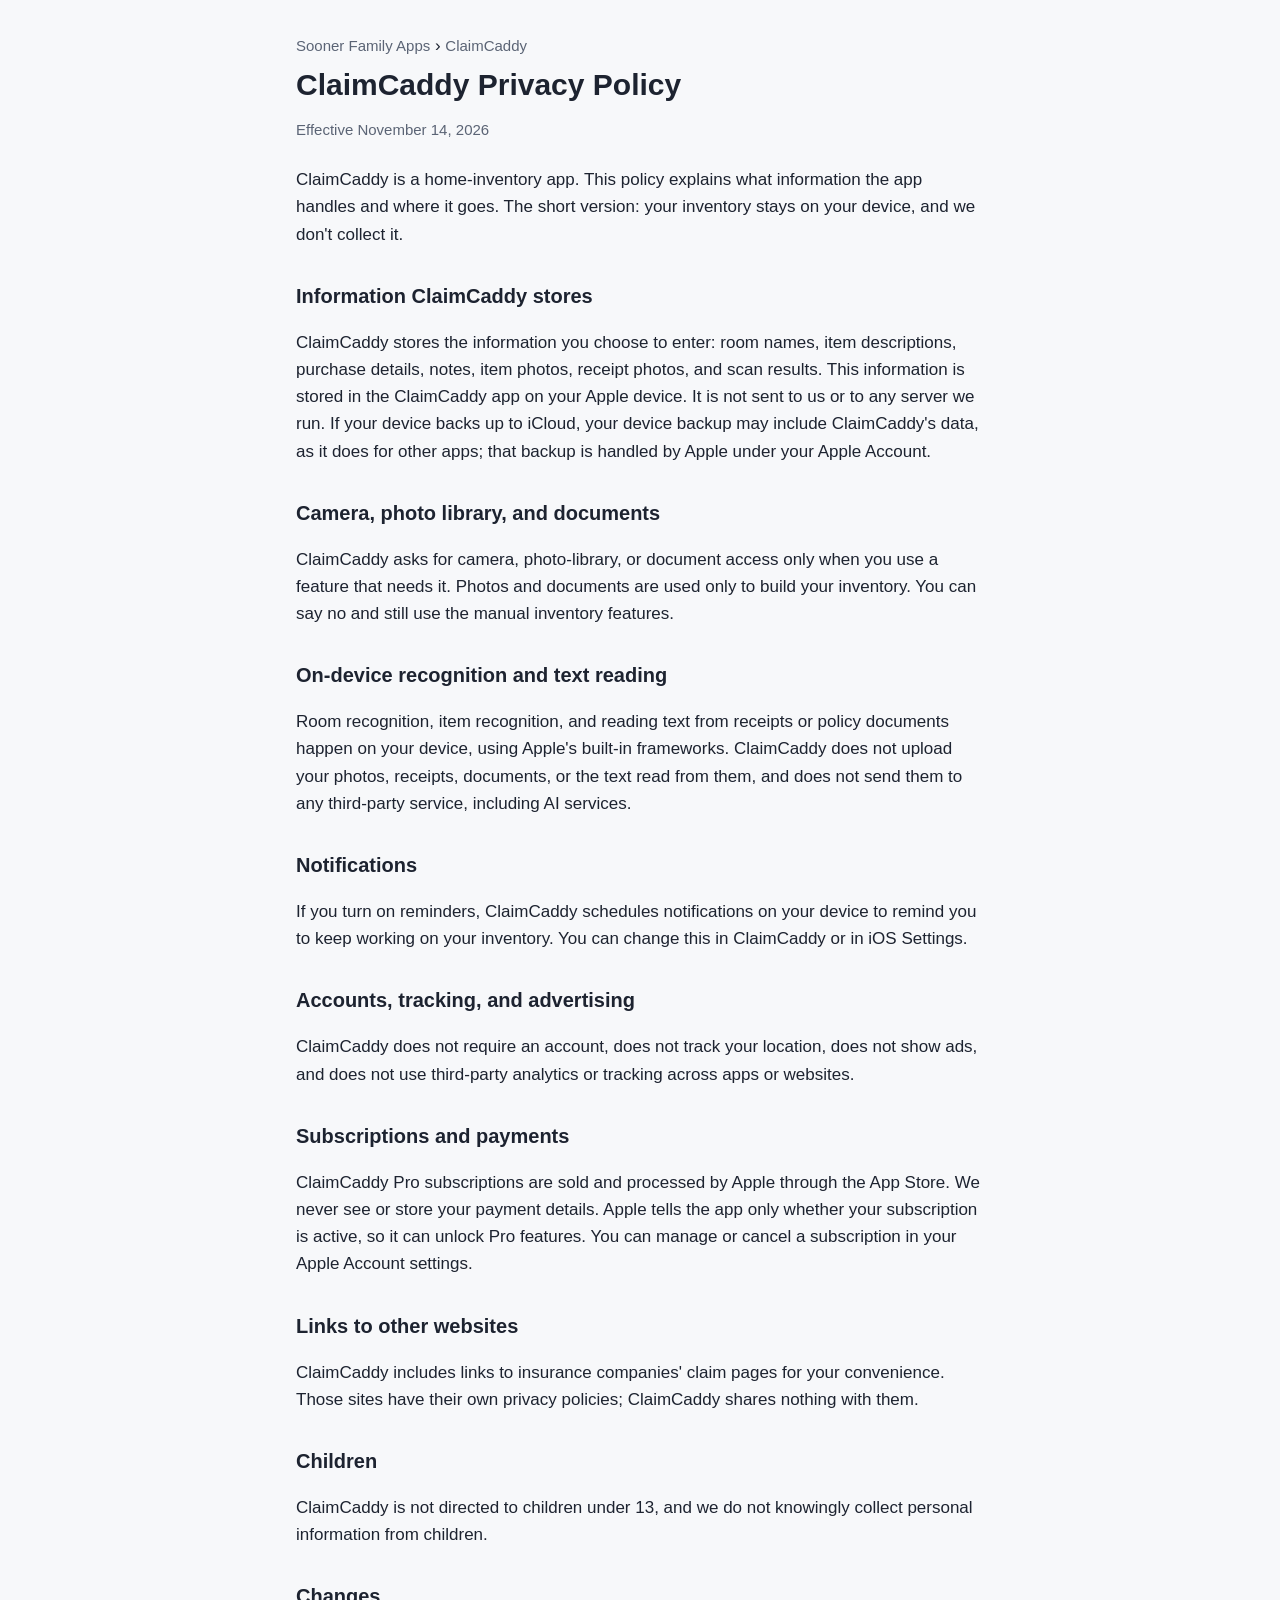
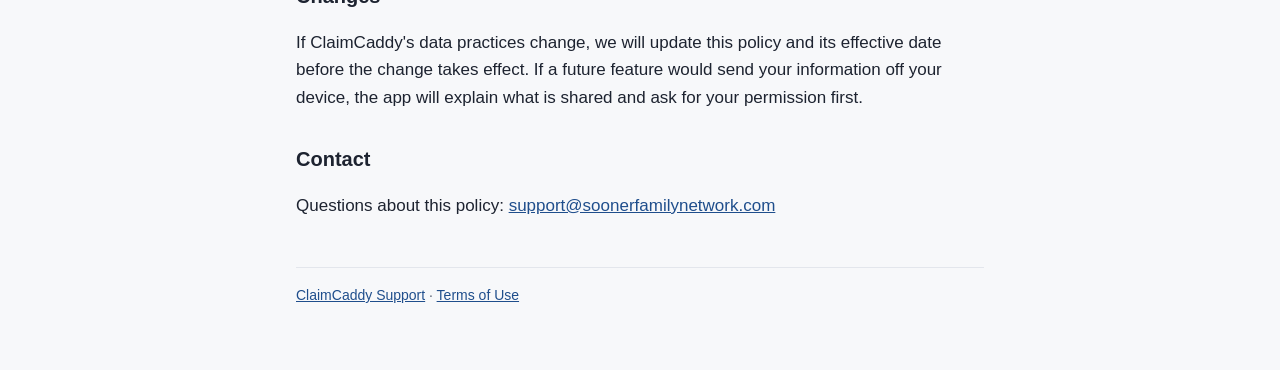
==== claimcaddy/privacy/index.html @ 42943f94 "Support and privacy pages for ClaimCaddy Co-Authored-By: Claude Opus 5.5 <noreply@anthropic.com>" ====
<!doctype html>
<html lang="en">
<head>
<meta charset="utf-8">
<meta name="viewport" content="width=device-width, initial-scale=1">
<title>ClaimCaddy Privacy Policy</title>
<link rel="stylesheet" href="/style.css">
</head>
<body>
<main>
  <header><a href="/">Sooner Family Apps</a> › <a href="/claimcaddy/support/">ClaimCaddy</a>
    <h1>ClaimCaddy Privacy Policy</h1><p class="muted">Effective November 14, 2026</p></header>

  <p>ClaimCaddy is a home-inventory app. This policy explains what information the app handles and where it goes.
    The short version: your inventory stays on your device, and we don't collect it.</p>

  <h2>Information ClaimCaddy stores</h2>
  <p>ClaimCaddy stores the information you choose to enter: room names, item descriptions, purchase details, notes,
    item photos, receipt photos, and scan results. This information is stored in the ClaimCaddy app on your Apple
    device. It is not sent to us or to any server we run. If your device backs up to iCloud, your device backup may
    include ClaimCaddy's data, as it does for other apps; that backup is handled by Apple under your Apple Account.</p>

  <h2>Camera, photo library, and documents</h2>
  <p>ClaimCaddy asks for camera, photo-library, or document access only when you use a feature that needs it. Photos
    and documents are used only to build your inventory. You can say no and still use the manual inventory features.</p>

  <h2>On-device recognition and text reading</h2>
  <p>Room recognition, item recognition, and reading text from receipts or policy documents happen on your device,
    using Apple's built-in frameworks. ClaimCaddy does not upload your photos, receipts, documents, or the text read
    from them, and does not send them to any third-party service, including AI services.</p>

  <h2>Notifications</h2>
  <p>If you turn on reminders, ClaimCaddy schedules notifications on your device to remind you to keep working on
    your inventory. You can change this in ClaimCaddy or in iOS Settings.</p>

  <h2>Accounts, tracking, and advertising</h2>
  <p>ClaimCaddy does not require an account, does not track your location, does not show ads, and does not use
    third-party analytics or tracking across apps or websites.</p>

  <h2>Subscriptions and payments</h2>
  <p>ClaimCaddy Pro subscriptions are sold and processed by Apple through the App Store. We never see or store your
    payment details. Apple tells the app only whether your subscription is active, so it can unlock Pro features.
    You can manage or cancel a subscription in your Apple Account settings.</p>

  <h2>Links to other websites</h2>
  <p>ClaimCaddy includes links to insurance companies' claim pages for your convenience. Those sites have their own
    privacy policies; ClaimCaddy shares nothing with them.</p>

  <h2>Children</h2>
  <p>ClaimCaddy is not directed to children under 13, and we do not knowingly collect personal information from
    children.</p>

  <h2>Changes</h2>
  <p>If ClaimCaddy's data practices change, we will update this policy and its effective date before the change
    takes effect. If a future feature would send your information off your device, the app will explain what is
    shared and ask for your permission first.</p>

  <h2>Contact</h2>
  <p>Questions about this policy: <a href="mailto:support@soonerfamilynetwork.com">support@soonerfamilynetwork.com</a></p>

  <footer><a href="/claimcaddy/support/">ClaimCaddy Support</a> ·
    <a href="https://www.apple.com/legal/internet-services/itunes/dev/stdeula/">Terms of Use</a></footer>
</main>
</body>
</html>
---- style.css ----
:root {
  --bg: #f7f8fa; --card: #ffffff; --text: #1d2330; --muted: #5b6475; --accent: #1f4e8c; --line: #e3e6ec;
}
@media (prefers-color-scheme: dark) {
  :root { --bg: #12151b; --card: #1b2029; --text: #e8ebf1; --muted: #a3abba; --accent: #7fb0ff; --line: #2b3240; }
}
* { box-sizing: border-box; }
body {
  margin: 0; background: var(--bg); color: var(--text);
  font: 17px/1.6 -apple-system, BlinkMacSystemFont, "Segoe UI", Roboto, Helvetica, Arial, sans-serif;
}
main { max-width: 720px; margin: 0 auto; padding: 32px 16px 64px; }
header { margin-bottom: 24px; }
header a { color: var(--muted); text-decoration: none; font-size: 15px; }
h1 { font-size: 30px; line-height: 1.2; margin: 8px 0 4px; }
h2 { font-size: 20px; margin: 32px 0 8px; }
p, li { color: var(--text); }
.muted { color: var(--muted); font-size: 15px; }
a { color: var(--accent); }
.card { background: var(--card); border: 1px solid var(--line); border-radius: 12px; padding: 16px 20px; margin: 12px 0; }
.card h2 { margin-top: 4px; }
footer { margin-top: 48px; color: var(--muted); font-size: 14px; border-top: 1px solid var(--line); padding-top: 16px; }
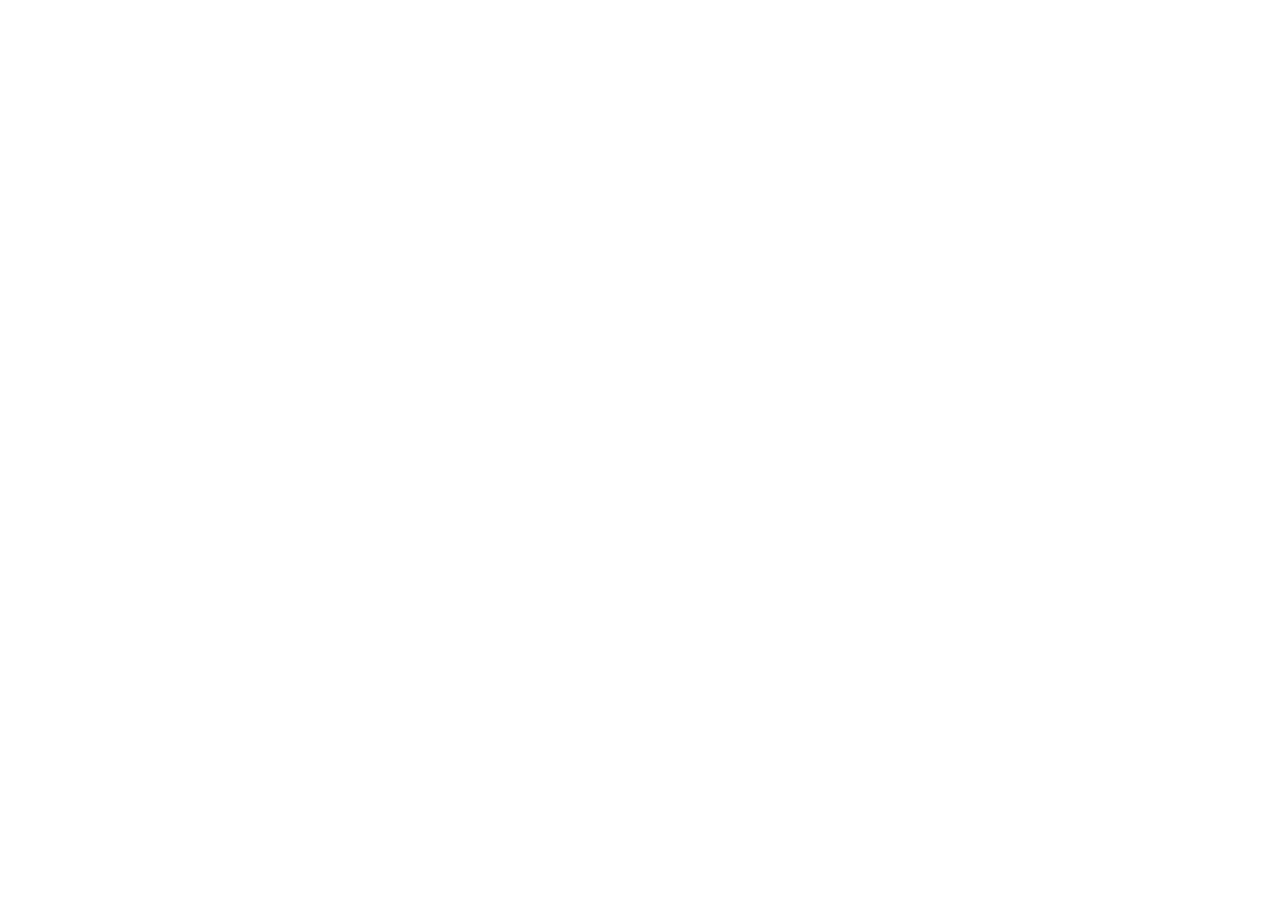
==== commit 03500b80: "Move app pages to sfnlab.com; keep redirects for old links Co-Authored-By: Claude Opus 5.5 <noreply@" ====
--- a/claimcaddy/privacy/index.html
+++ b/claimcaddy/privacy/index.html
@@ -4,62 +4,11 @@
 <meta charset="utf-8">
 <meta name="viewport" content="width=device-width, initial-scale=1">
 <title>ClaimCaddy Privacy Policy</title>
-<link rel="stylesheet" href="/style.css">
+<link rel="canonical" href="https://sfnlab.com/claimcaddy/privacy/">
+<meta http-equiv="refresh" content="0; url=https://sfnlab.com/claimcaddy/privacy/">
+<meta name="robots" content="noindex">
 </head>
 <body>
-<main>
-  <header><a href="/">Sooner Family Apps</a> › <a href="/claimcaddy/support/">ClaimCaddy</a>
-    <h1>ClaimCaddy Privacy Policy</h1><p class="muted">Effective November 14, 2026</p></header>
-
-  <p>ClaimCaddy is a home-inventory app. This policy explains what information the app handles and where it goes.
-    The short version: your inventory stays on your device, and we don't collect it.</p>
-
-  <h2>Information ClaimCaddy stores</h2>
-  <p>ClaimCaddy stores the information you choose to enter: room names, item descriptions, purchase details, notes,
-    item photos, receipt photos, and scan results. This information is stored in the ClaimCaddy app on your Apple
-    device. It is not sent to us or to any server we run. If your device backs up to iCloud, your device backup may
-    include ClaimCaddy's data, as it does for other apps; that backup is handled by Apple under your Apple Account.</p>
-
-  <h2>Camera, photo library, and documents</h2>
-  <p>ClaimCaddy asks for camera, photo-library, or document access only when you use a feature that needs it. Photos
-    and documents are used only to build your inventory. You can say no and still use the manual inventory features.</p>
-
-  <h2>On-device recognition and text reading</h2>
-  <p>Room recognition, item recognition, and reading text from receipts or policy documents happen on your device,
-    using Apple's built-in frameworks. ClaimCaddy does not upload your photos, receipts, documents, or the text read
-    from them, and does not send them to any third-party service, including AI services.</p>
-
-  <h2>Notifications</h2>
-  <p>If you turn on reminders, ClaimCaddy schedules notifications on your device to remind you to keep working on
-    your inventory. You can change this in ClaimCaddy or in iOS Settings.</p>
-
-  <h2>Accounts, tracking, and advertising</h2>
-  <p>ClaimCaddy does not require an account, does not track your location, does not show ads, and does not use
-    third-party analytics or tracking across apps or websites.</p>
-
-  <h2>Subscriptions and payments</h2>
-  <p>ClaimCaddy Pro subscriptions are sold and processed by Apple through the App Store. We never see or store your
-    payment details. Apple tells the app only whether your subscription is active, so it can unlock Pro features.
-    You can manage or cancel a subscription in your Apple Account settings.</p>
-
-  <h2>Links to other websites</h2>
-  <p>ClaimCaddy includes links to insurance companies' claim pages for your convenience. Those sites have their own
-    privacy policies; ClaimCaddy shares nothing with them.</p>
-
-  <h2>Children</h2>
-  <p>ClaimCaddy is not directed to children under 13, and we do not knowingly collect personal information from
-    children.</p>
-
-  <h2>Changes</h2>
-  <p>If ClaimCaddy's data practices change, we will update this policy and its effective date before the change
-    takes effect. If a future feature would send your information off your device, the app will explain what is
-    shared and ask for your permission first.</p>
-
-  <h2>Contact</h2>
-  <p>Questions about this policy: <a href="mailto:support@soonerfamilynetwork.com">support@soonerfamilynetwork.com</a></p>
-
-  <footer><a href="/claimcaddy/support/">ClaimCaddy Support</a> ·
-    <a href="https://www.apple.com/legal/internet-services/itunes/dev/stdeula/">Terms of Use</a></footer>
-</main>
+<p>This page moved to <a href="https://sfnlab.com/claimcaddy/privacy/">https://sfnlab.com/claimcaddy/privacy/</a>.</p>
 </body>
 </html>
